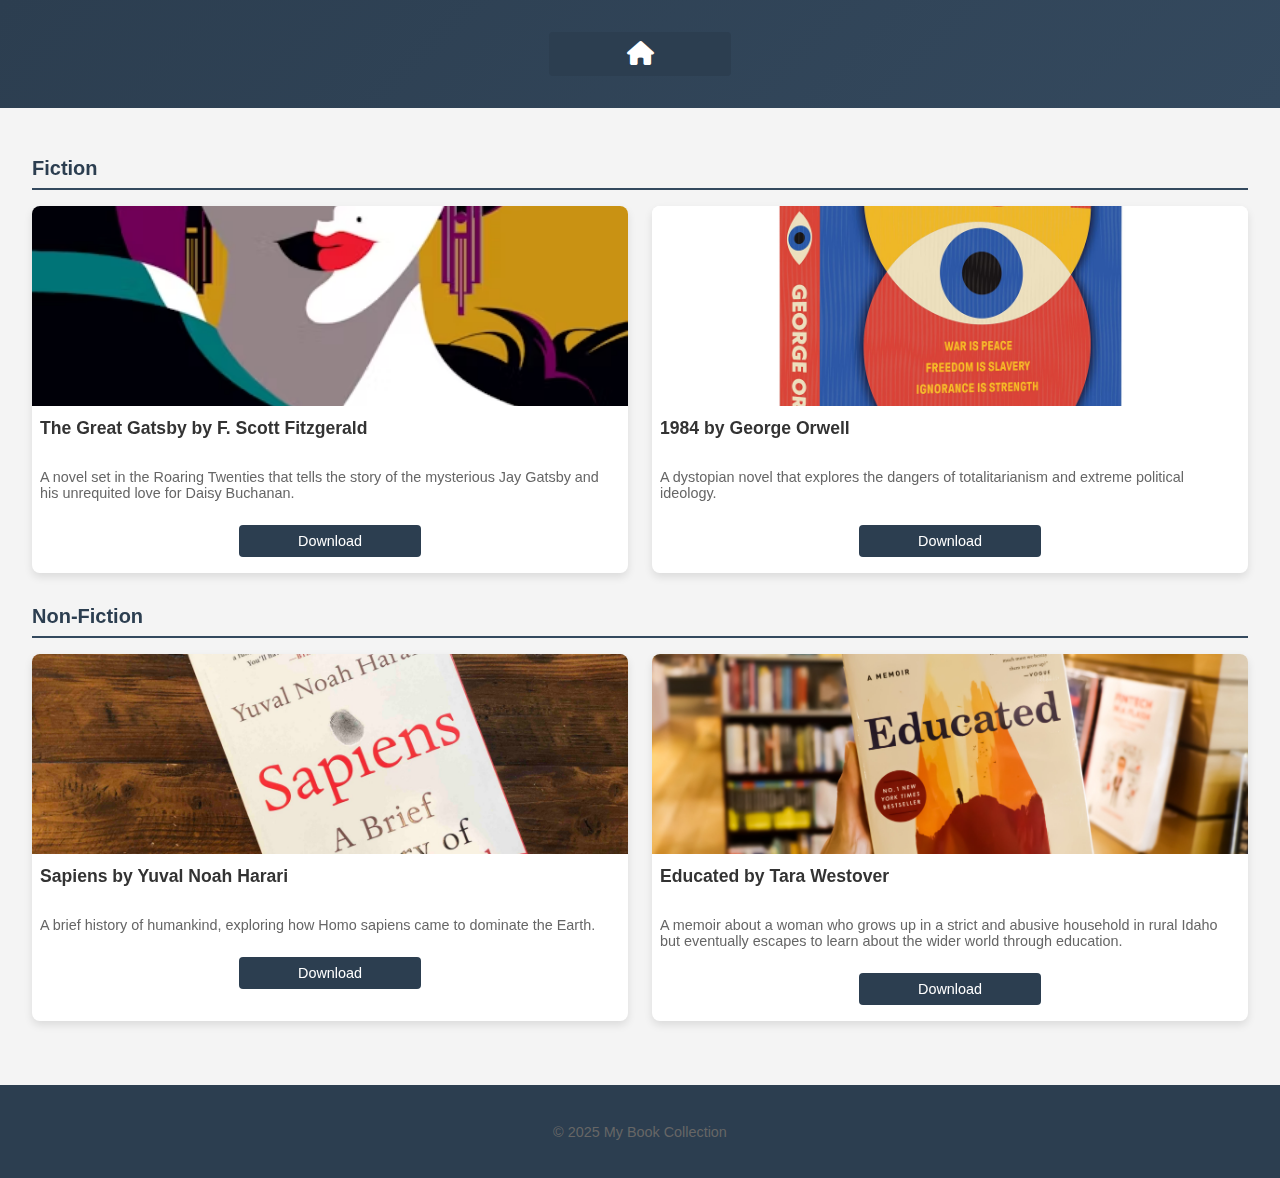
==== books.html @ a7baf2f9 "Design_stage_2" ====
<!DOCTYPE html>
<html lang="en">
<head>
    <meta charset="UTF-8">
    <meta name="viewport" content="width=device-width, initial-scale=1.0">
    <title>Books Collection</title>
    <link rel="icon" href="images/favicon.ico" type="image/x-icon">
    <link rel="stylesheet" href="https://cdnjs.cloudflare.com/ajax/libs/font-awesome/6.0.0-beta3/css/all.min.css">
    <link href="https://unpkg.com/aos@2.3.1/dist/aos.css" rel="stylesheet">
    <style>
    /* Global Styling */
    body {
        font-family: 'Arial', sans-serif;
        margin: 0;
        padding: 0;
        background-color: #f4f4f4;
        color: #333;
    }

    /* Header Styling */
    header {
        background: linear-gradient(135deg, #2c3e50, #34495e);
        color: white;
        padding: 1rem 1rem;
        display: flex;
        flex-direction: column;
        justify-content: space-between;
        align-items: center;
        position: sticky;
        top: 0;
        z-index: 1000;
    }

    header h1 {
        margin: 0;
        font-size: 1.5rem;
    }

    header a {
        color: white;
        font-size: 1.5rem;
        text-decoration: none;
        transition: transform 0.3s;
    }

    header a:hover {
        transform: scale(1.1);
    }

    /* Main Section Styling */
    main {
        padding: 2rem;
    }

    section {
        margin-bottom: 2rem;
    }

    section h2 {
        margin-bottom: 1rem;
        font-size: 1.25rem;
        color: #2c3e50;
        border-bottom: 2px solid #34495e;
        padding-bottom: 0.5rem;
    }

    ul {
        display: grid;
        grid-template-columns: repeat(auto-fit, minmax(250px, 1fr));
        gap: 1.5rem;
        list-style: none;
        padding: 0;
        margin: 0;
    }

    li {
        background: white;
        border-radius: 8px;
        overflow: hidden;
        box-shadow: 0 4px 8px rgba(0, 0, 0, 0.1);
        transition: transform 0.3s, box-shadow 0.3s;
    }

    li:hover {
        transform: translateY(-5px);
        box-shadow: 0 6px 12px rgba(0, 0, 0, 0.15);
    }

    img {
        width: 100%;
        height: 200px;
        object-fit: cover;
    }

    h3 {
        margin: 0;
        padding: 0.5rem;
        font-size: 1.1rem;
        color: #333;
    }

    p {
        padding: 0.5rem;
        font-size: 0.9rem;
        color: #666;
    }

    a {
        display: block;
        text-align: center;
        margin: 1rem auto;
        padding: 0.5rem 1rem;
        background: #2c3e50;
        color: white;
        border-radius: 4px;
        text-decoration: none;
        width: 80%;
        max-width: 150px;
        font-size: 0.9rem;
        transition: background 0.3s;
    }

    a:hover {
        background: #34495e;
    }

    /* Footer Styling */
    footer {
        text-align: center;
        background: #2c3e50;
        color: white;
        padding: 1rem;
        font-size: 0.9rem;
    }

    /* Responsive Adjustments */
    @media (max-width: 768px) {
        header h1 {
            font-size: 1.25rem;
        }

        a {
            font-size: 0.8rem;
            padding: 0.4rem 0.8rem;
        }
    }
    </style>
</head>
<body>
    <header data-aos="fade-down">
        <!-- <h1>Book Collection</h1> -->
        <a href="index.html" title="Home" class="Home">
            <i class="fas fa-home"></i>
        </a>
    </header>
    <main>
        <section data-aos="fade-up" data-aos-duration="1000">
            <h2>Fiction</h2>
            <ul>
                <li data-aos="fade-right" data-aos-delay="100">
                    <img src="members/9781435172418.avif" alt="The Great Gatsby">
                    <h3>The Great Gatsby by F. Scott Fitzgerald</h3>
                    <p>A novel set in the Roaring Twenties that tells the story of the mysterious Jay Gatsby and his unrequited love for Daisy Buchanan.</p>
                    <a href="downloads/great_gatsby.pdf" download>Download</a>
                </li>
                <li>
                    <img src="members/81fcLJo+FNL.jpg" alt="1984">
                    <h3>1984 by George Orwell</h3>
                    <p>A dystopian novel that explores the dangers of totalitarianism and extreme political ideology.</p>
                    <a href="downloads/1984.pdf" download>Download</a>
                </li>
            </ul>
        </section>
        <section data-aos="fade-up" data-aos-duration="1000">
            <h2>Non-Fiction</h2>
            <ul>
                <li data-aos="fade-right" data-aos-delay="100">
                    <img src="members/Sapiens-A-Brief-History-of-Humankind-by-Yuval-Noah-Harari-scaled.jpg" alt="Sapiens">
                    <h3>Sapiens by Yuval Noah Harari</h3>
                    <p>A brief history of humankind, exploring how Homo sapiens came to dominate the Earth.</p>
                    <a href="downloads/sapiens.pdf" download>Download</a>
                </li>
                <li data-aos="fade-right" data-aos-delay="100">
                    <img src="members/Educated-by-Tara-Westover-scaled-1.jpeg" alt="Educated">
                    <h3>Educated by Tara Westover</h3>
                    <p>A memoir about a woman who grows up in a strict and abusive household in rural Idaho but eventually escapes to learn about the wider world through education.</p>
                    <a href="downloads/educated.pdf" download>Download</a>
                </li>
            </ul>
        </section>
    </main>
    <footer>
        <p>&copy; 2025 My Book Collection</p>
    </footer>
    <script src="https://unpkg.com/aos@2.3.1/dist/aos.js"></script>
    <script>
        AOS.init({
            duration: 800,
            once: true,
            offset: 100
        });
    </script>
</body>
</html>
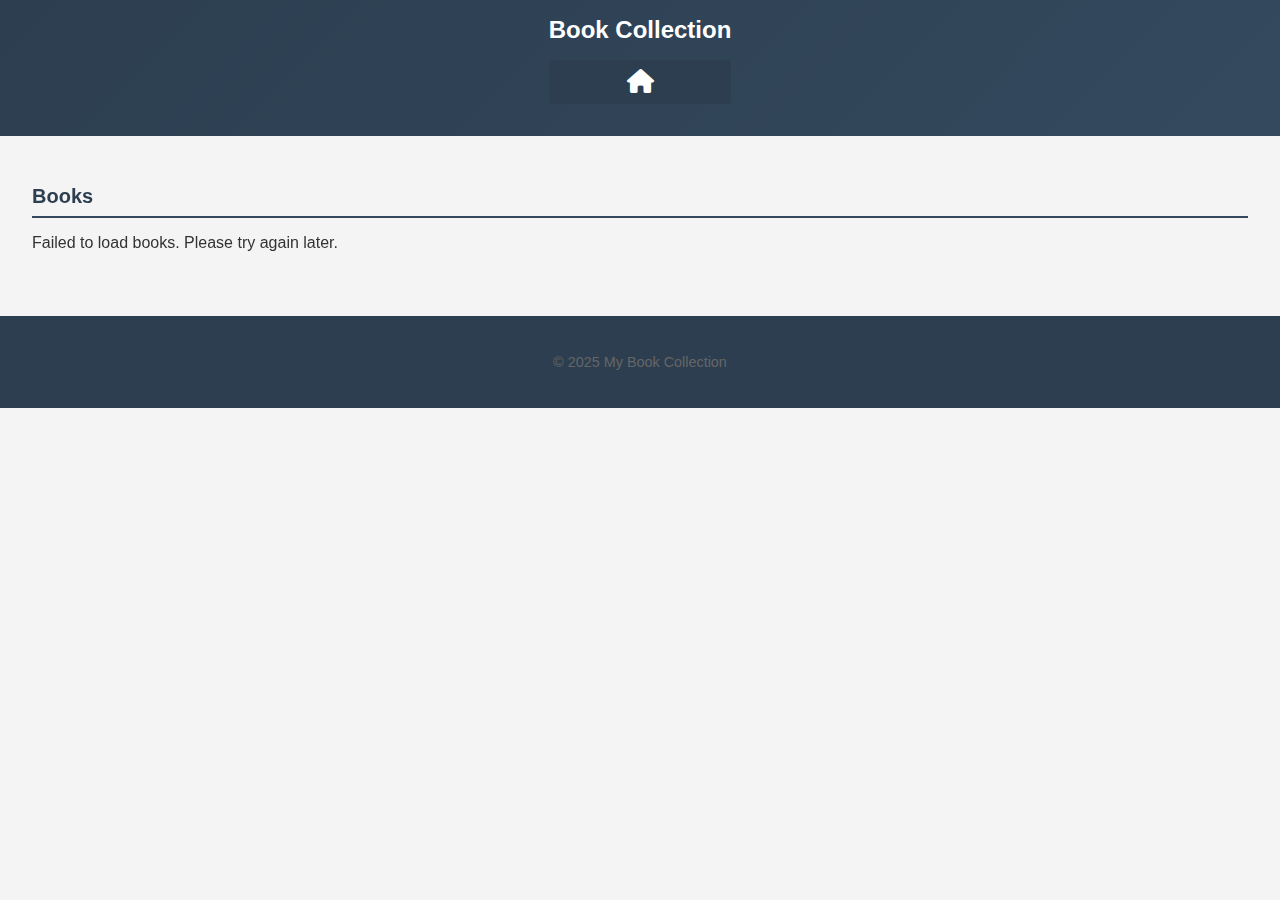
==== commit cc88a758: "final-design" ====
--- a/books.html
+++ b/books.html
@@ -148,44 +148,16 @@
 </head>
 <body>
     <header data-aos="fade-down">
-        <!-- <h1>Book Collection</h1> -->
+        <h1>Book Collection</h1>
         <a href="index.html" title="Home" class="Home">
             <i class="fas fa-home"></i>
         </a>
     </header>
     <main>
         <section data-aos="fade-up" data-aos-duration="1000">
-            <h2>Fiction</h2>
-            <ul>
-                <li data-aos="fade-right" data-aos-delay="100">
-                    <img src="members/9781435172418.avif" alt="The Great Gatsby">
-                    <h3>The Great Gatsby by F. Scott Fitzgerald</h3>
-                    <p>A novel set in the Roaring Twenties that tells the story of the mysterious Jay Gatsby and his unrequited love for Daisy Buchanan.</p>
-                    <a href="downloads/great_gatsby.pdf" download>Download</a>
-                </li>
-                <li>
-                    <img src="members/81fcLJo+FNL.jpg" alt="1984">
-                    <h3>1984 by George Orwell</h3>
-                    <p>A dystopian novel that explores the dangers of totalitarianism and extreme political ideology.</p>
-                    <a href="downloads/1984.pdf" download>Download</a>
-                </li>
-            </ul>
-        </section>
-        <section data-aos="fade-up" data-aos-duration="1000">
-            <h2>Non-Fiction</h2>
-            <ul>
-                <li data-aos="fade-right" data-aos-delay="100">
-                    <img src="members/Sapiens-A-Brief-History-of-Humankind-by-Yuval-Noah-Harari-scaled.jpg" alt="Sapiens">
-                    <h3>Sapiens by Yuval Noah Harari</h3>
-                    <p>A brief history of humankind, exploring how Homo sapiens came to dominate the Earth.</p>
-                    <a href="downloads/sapiens.pdf" download>Download</a>
-                </li>
-                <li data-aos="fade-right" data-aos-delay="100">
-                    <img src="members/Educated-by-Tara-Westover-scaled-1.jpeg" alt="Educated">
-                    <h3>Educated by Tara Westover</h3>
-                    <p>A memoir about a woman who grows up in a strict and abusive household in rural Idaho but eventually escapes to learn about the wider world through education.</p>
-                    <a href="downloads/educated.pdf" download>Download</a>
-                </li>
+            <h2>Books</h2>
+            <ul id="books-container">
+                <!-- Books will be loaded here -->
             </ul>
         </section>
     </main>
@@ -200,5 +172,6 @@
             offset: 100
         });
     </script>
+    <script src="js/fetch-books.js"></script>
 </body>
 </html>
